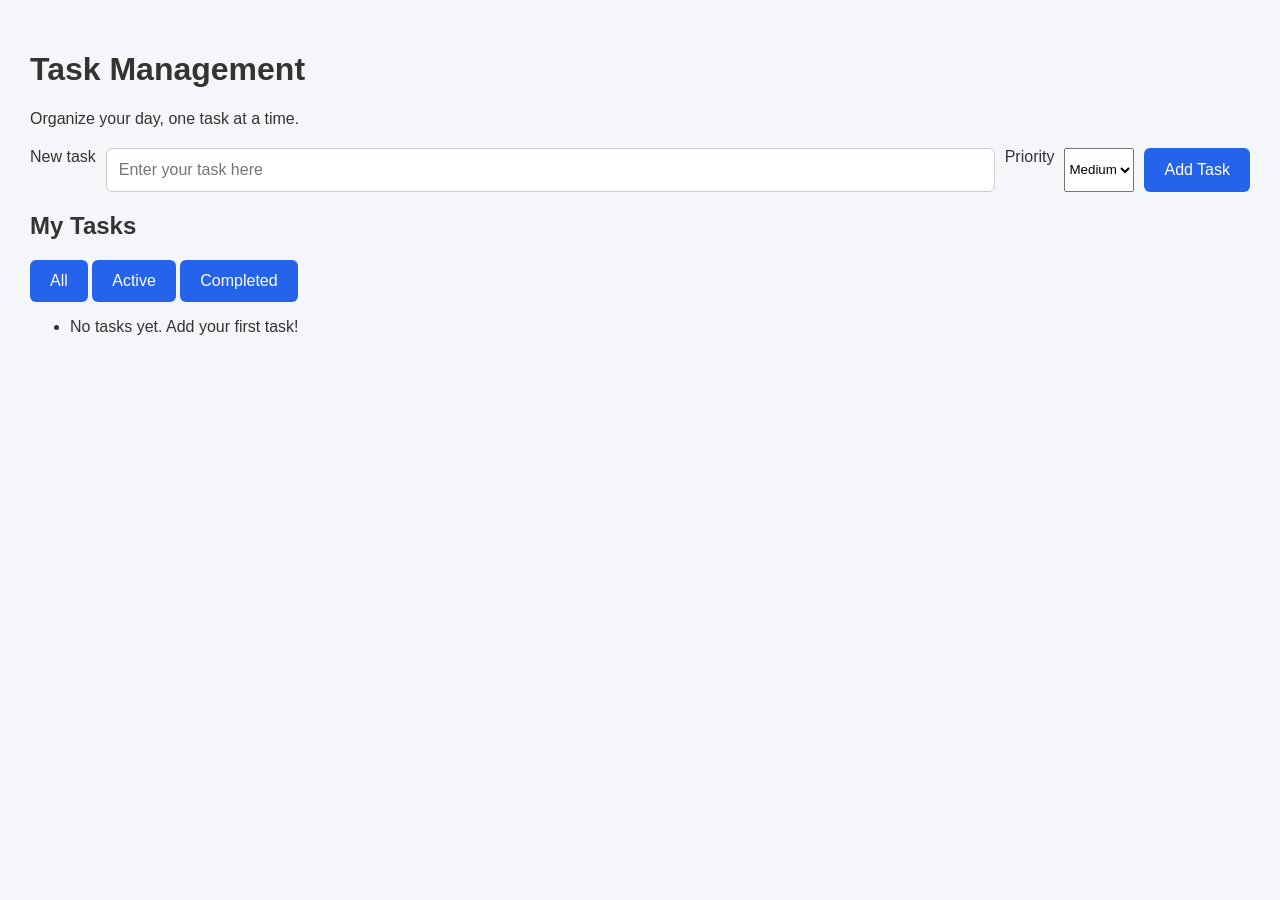
==== index.html @ a102cd03 "add various functionality" ====
<!DOCTYPE html>
<html lang="en">
<head>
    <meta charset="UTF-8">
    <meta name="viewport" content="width=device-width, initial-scale=1.0">

    <title>TaskFlow</title>

    <link rel="stylesheet" href="css/style.css">
</head>
<body>
    <h1>Task Management</h1>
    <p>Organize your day, one task at a time.</p>

    <form>
        <label for="task-input">New task</label>
        <input
            type="text"
            id="task-input"
            placeholder="Enter your task here"
        />
        <label for="task-priority">Priority</label>
    <select id="task-priority">
    <option value="low">Low</option>
    <option value="medium" selected>Medium</option>
    <option value="high">High</option>
    </select>
        <button type="submit">Add Task</button>
    </form>

    <section class="task-section">
        <h2>My Tasks</h2>

        <div id="task-filters">
            <button type="button" data-filter="all">All</button>
            <button type="button" data-filter="active">Active</button>
            <button type="button" data-filter="completed">Completed</button>
        </div>

        <ul id="task-list"></ul>
    </section>

    <script src="js/app.js"></script>
</body>
</html>
---- css/style.css ----
body{
    font-family: Arial, sans-serif;
    background-color: #f4f6f9;
    color: #333;
    margin: 0;
    padding: 30px;
}
form {
  display: flex;
  gap: 10px;
  margin-top: 20px;
}

input {
  padding: 12px;
  font-size: 16px;
  border: 1px solid #ccc;
  border-radius: 6px;
  flex: 1;
}

button {
  padding: 12px 20px;
  background-color: #2563eb;
  color: white;
  border: none;
  border-radius: 6px;
  cursor: pointer;
  font-size: 16px;
}
button:hover {
  background-color: #1d4ed8;
}

.completed {
    text-decoration: line-through;
    color: gray;
}
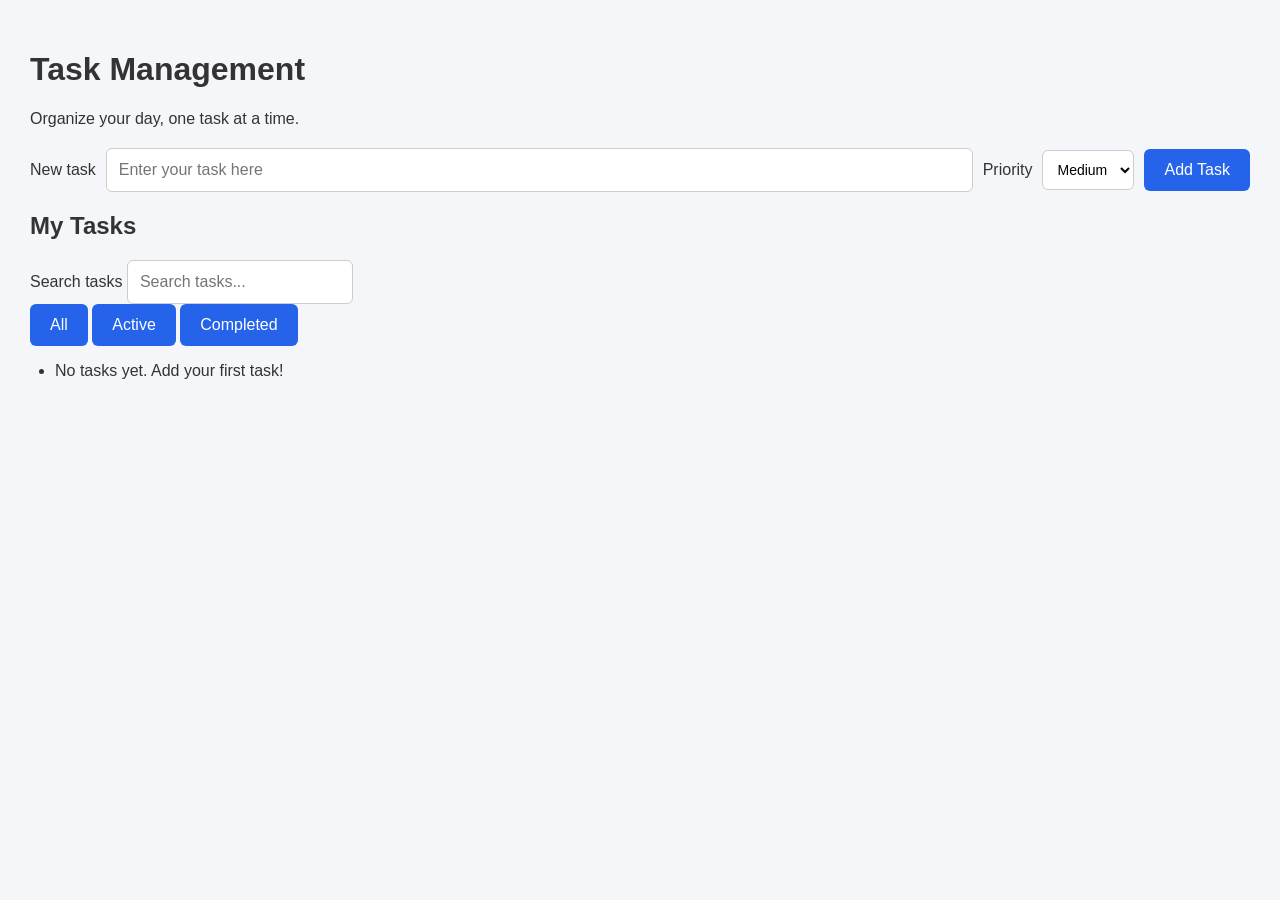
==== commit 1b9aa4f8: "add the search function in Task" ====
--- a/index.html
+++ b/index.html
@@ -30,16 +30,23 @@
     </form>
 
     <section class="task-section">
-        <h2>My Tasks</h2>
+    <h2>My Tasks</h2>
 
-        <div id="task-filters">
-            <button type="button" data-filter="all">All</button>
-            <button type="button" data-filter="active">Active</button>
-            <button type="button" data-filter="completed">Completed</button>
-        </div>
+    <label for="search-input">Search tasks</label>
+    <input
+        type="text"
+        id="search-input"
+        placeholder="Search tasks..."
+    />
 
-        <ul id="task-list"></ul>
-    </section>
+    <div id="task-filters">
+        <button type="button" data-filter="all">All</button>
+        <button type="button" data-filter="active">Active</button>
+        <button type="button" data-filter="completed">Completed</button>
+    </div>
+
+    <ul id="task-list"></ul>
+</section>
 
     <script src="js/app.js"></script>
 </body>
--- a/css/style.css
+++ b/css/style.css
@@ -1,38 +1,150 @@
-body{
+/* General page styling */
+body {
     font-family: Arial, sans-serif;
     background-color: #f4f6f9;
     color: #333;
     margin: 0;
     padding: 30px;
 }
-form {
-  display: flex;
-  gap: 10px;
-  margin-top: 20px;
+
+/* Main task creation form only */
+body > form {
+    display: flex;
+    flex-wrap: wrap;
+    align-items: center;
+    gap: 10px;
+    margin-top: 20px;
 }
 
+/* Input fields */
 input {
-  padding: 12px;
-  font-size: 16px;
-  border: 1px solid #ccc;
-  border-radius: 6px;
-  flex: 1;
+    padding: 12px;
+    font-size: 16px;
+    border: 1px solid #ccc;
+    border-radius: 6px;
 }
 
-button {
-  padding: 12px 20px;
-  background-color: #2563eb;
-  color: white;
-  border: none;
-  border-radius: 6px;
-  cursor: pointer;
-  font-size: 16px;
-}
-button:hover {
-  background-color: #1d4ed8;
+/* Main task input */
+#task-input {
+    flex: 1;
+    min-width: 150px;
 }
 
+/* Dropdowns */
+select {
+    padding: 10px;
+    font-size: 14px;
+    border: 1px solid #ccc;
+    border-radius: 6px;
+    background-color: white;
+}
+
+/* Buttons */
+button {
+    padding: 12px 20px;
+    background-color: #2563eb;
+    color: white;
+    border: none;
+    border-radius: 6px;
+    cursor: pointer;
+    font-size: 16px;
+}
+
+button:hover {
+    background-color: #1d4ed8;
+}
+
+/* Completed tasks */
 .completed {
     text-decoration: line-through;
     color: gray;
+}
+
+/* Task priority labels */
+.priority {
+    display: inline-block;
+    margin: 0 10px;
+    padding: 4px 8px;
+    border-radius: 4px;
+    font-size: 12px;
+    font-weight: bold;
+}
+
+.priority-low {
+    background-color: #dcfce7;
+    color: #166534;
+}
+
+.priority-medium {
+    background-color: #fef3c7;
+    color: #92400e;
+}
+
+.priority-high {
+    background-color: #fee2e2;
+    color: #991b1b;
+}
+
+/* Inline editing form */
+.edit-form {
+    display: flex;
+    flex-wrap: wrap;
+    align-items: center;
+    gap: 10px;
+    margin-top: 12px;
+    padding: 12px;
+    background-color: #f0f4f8;
+    border: 1px solid #dbe2ea;
+    border-radius: 8px;
+    box-sizing: border-box;
+    width: 100%;
+}
+
+/* Editing form input and dropdown */
+.edit-form input,
+.edit-form select {
+    padding: 10px;
+    font-size: 14px;
+    border: 1px solid #ccc;
+    border-radius: 6px;
+    box-sizing: border-box;
+}
+
+/* Editing text field */
+.edit-form input {
+    flex: 1;
+    min-width: 150px;
+}
+
+/* Editing buttons */
+.edit-form button {
+    padding: 10px 14px;
+}
+
+/* Task list */
+#task-list {
+    padding-left: 25px;
+}
+
+#task-list li {
+    margin-bottom: 12px;
+}
+
+/* Small screens */
+@media (max-width: 600px) {
+    body {
+        padding: 16px;
+    }
+
+    body > form {
+        align-items: stretch;
+    }
+
+    .edit-form {
+        align-items: stretch;
+    }
+
+    .edit-form input {
+        min-width: 100%;
+    }
 }
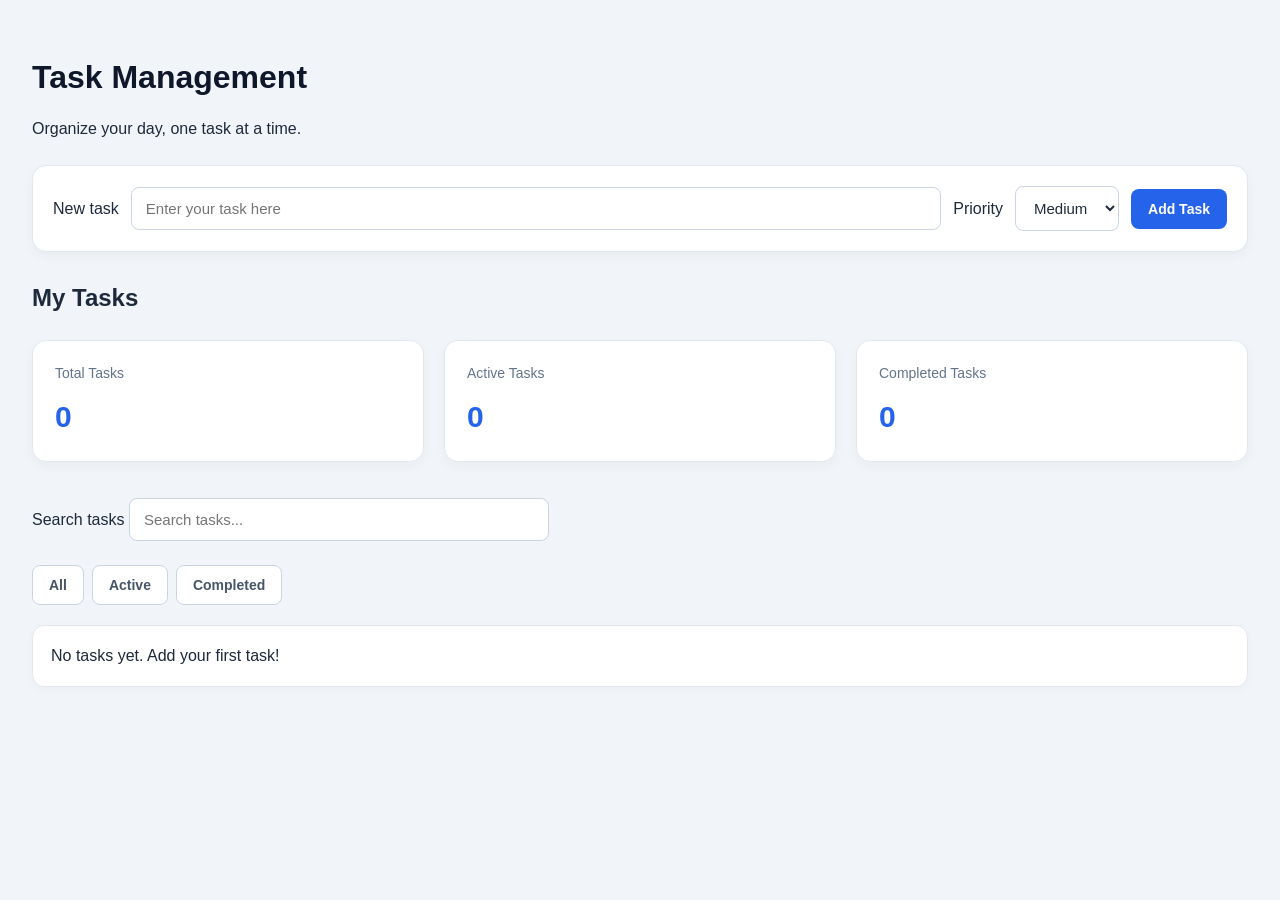
==== commit ddc28db7: "add the all changes 	# Please enter the commit message for your changes. Lines starting" ====
--- a/index.html
+++ b/index.html
@@ -32,6 +32,24 @@
     <section class="task-section">
     <h2>My Tasks</h2>
 
+<div id="task-stats">
+    <div class="stat-card">
+        <h3>Total Tasks</h3>
+        <p id="total-tasks">0</p>
+    </div>
+
+    <div class="stat-card"> 
+        <h3>Active Tasks</h3>
+        <p id="active-tasks">0</p>
+    </div>
+
+    <div class="stat-card">
+        <h3>Completed Tasks</h3>
+        <p id="completed-tasks">0</p>
+    </div>
+
+</div>
+
     <label for="search-input">Search tasks</label>
     <input
         type="text"
--- a/css/style.css
+++ b/css/style.css
@@ -1,73 +1,188 @@
-/* General page styling */
+
+/* =========================
+   1. General Page Styling
+========================= */
+
+* {
+    box-sizing: border-box;
+}
+
 body {
     font-family: Arial, sans-serif;
-    background-color: #f4f6f9;
-    color: #333;
+    background-color: #f1f5f9;
+    color: #1e293b;
     margin: 0;
-    padding: 30px;
-}
-
-/* Main task creation form only */
+    padding: 32px;
+    line-height: 1.5;
+}
+
+/* =========================
+   2. Task Creation Form
+========================= */
+
 body > form {
     display: flex;
     flex-wrap: wrap;
     align-items: center;
-    gap: 10px;
-    margin-top: 20px;
-}
-
-/* Input fields */
-input {
-    padding: 12px;
-    font-size: 16px;
-    border: 1px solid #ccc;
-    border-radius: 6px;
-}
-
-/* Main task input */
+    gap: 12px;
+    margin-top: 24px;
+    padding: 20px;
+    background-color: white;
+    border: 1px solid #e2e8f0;
+    border-radius: 14px;
+    box-shadow: 0 4px 12px rgba(15, 23, 42, 0.04);
+}
+
+/* =========================
+   3. Inputs and Dropdowns
+========================= */
+
+input,
+select {
+    font-family: inherit;
+    font-size: 15px;
+    padding: 12px 14px;
+    border: 1px solid #cbd5e1;
+    border-radius: 8px;
+    background-color: white;
+    color: #1e293b;
+    transition: border-color 0.2s, box-shadow 0.2s;
+}
+
+input:focus,
+select:focus {
+    outline: none;
+    border-color: #3b82f6;
+    box-shadow: 0 0 0 3px rgba(59, 130, 246, 0.12);
+}
+
 #task-input {
     flex: 1;
     min-width: 150px;
 }
 
-/* Dropdowns */
-select {
-    padding: 10px;
+/* Search field */
+
+#search-input {
+    width: 100%;
+    max-width: 420px;
+    margin: 12px 0;
+}
+
+/* =========================
+   4. Buttons
+========================= */
+
+button {
+    font-family: inherit;
     font-size: 14px;
-    border: 1px solid #ccc;
-    border-radius: 6px;
-    background-color: white;
-}
-
-/* Buttons */
-button {
-    padding: 12px 20px;
+    font-weight: 600;
+    padding: 11px 16px;
     background-color: #2563eb;
     color: white;
-    border: none;
-    border-radius: 6px;
+    border: 1px solid transparent;
+    border-radius: 8px;
     cursor: pointer;
-    font-size: 16px;
+    transition: background-color 0.2s, transform 0.2s;
 }
 
 button:hover {
     background-color: #1d4ed8;
 }
 
+button:active {
+    transform: translateY(1px);
+}
+
+button:focus-visible {
+    outline: 3px solid #93c5fd;
+    outline-offset: 2px;
+}
+
+/* =========================
+   5. Statistics Dashboard
+========================= */
+
+#task-stats {
+    display: grid;
+    grid-template-columns: repeat(3, minmax(0, 1fr));
+    gap: 20px;
+    margin: 24px 0;
+}
+
+.stat-card {
+    background-color: white;
+    padding: 22px;
+    border: 1px solid #e2e8f0;
+    border-radius: 14px;
+    box-shadow: 0 4px 12px rgba(15, 23, 42, 0.04);
+    transition: transform 0.2s, box-shadow 0.2s;
+}
+
+.stat-card:hover {
+    transform: translateY(-2px);
+    box-shadow: 0 8px 20px rgba(15, 23, 42, 0.07);
+}
+
+.stat-card h3 {
+    font-size: 14px;
+    font-weight: 500;
+    color: #64748b;
+    margin: 0 0 10px;
+}
+
+.stat-card p {
+    font-size: 30px;
+    font-weight: 700;
+    color: #2563eb;
+    margin: 0;
+}
+
+/* =========================
+   6. Task List and Cards
+========================= */
+
+#task-list {
+    list-style: none;
+    padding: 0;
+    margin: 20px 0;
+}
+
+#task-list li {
+    background-color: white;
+    padding: 18px;
+    margin-bottom: 12px;
+    border: 1px solid #e2e8f0;
+    border-radius: 12px;
+    box-shadow: 0 2px 8px rgba(15, 23, 42, 0.03);
+    overflow-wrap: anywhere;
+    transition: border-color 0.2s, box-shadow 0.2s;
+}
+
+#task-list li:hover {
+    border-color: #cbd5e1;
+    box-shadow: 0 4px 12px rgba(15, 23, 42, 0.06);
+}
+
 /* Completed tasks */
+
 .completed {
     text-decoration: line-through;
-    color: gray;
-}
-
-/* Task priority labels */
+    color: #94a3b8;
+}
+
+/* =========================
+   7. Priority Badges
+========================= */
+
 .priority {
     display: inline-block;
-    margin: 0 10px;
-    padding: 4px 8px;
-    border-radius: 4px;
+    margin: 0 8px;
+    padding: 4px 10px;
+    border-radius: 6px;
     font-size: 12px;
-    font-weight: bold;
+    font-weight: 700;
+    vertical-align: middle;
 }
 
 .priority-low {
@@ -85,59 +200,136 @@
     color: #991b1b;
 }
 
-/* Inline editing form */
+/* =========================
+   8. Task Filters
+========================= */
+
+#task-filters {
+    display: flex;
+    flex-wrap: wrap;
+    gap: 8px;
+    margin: 12px 0;
+}
+
+#task-filters button {
+    background-color: white;
+    color: #475569;
+    border-color: #cbd5e1;
+}
+
+#task-filters button:hover {
+    background-color: #eff6ff;
+    color: #1d4ed8;
+    border-color: #93c5fd;
+}
+
+/* =========================
+   9. Inline Edit Form
+========================= */
+
 .edit-form {
     display: flex;
     flex-wrap: wrap;
     align-items: center;
     gap: 10px;
-    margin-top: 12px;
-    padding: 12px;
-    background-color: #f0f4f8;
-    border: 1px solid #dbe2ea;
-    border-radius: 8px;
-    box-sizing: border-box;
     width: 100%;
-}
-
-/* Editing form input and dropdown */
-.edit-form input,
-.edit-form select {
-    padding: 10px;
-    font-size: 14px;
-    border: 1px solid #ccc;
-    border-radius: 6px;
-    box-sizing: border-box;
-}
-
-/* Editing text field */
+    margin-top: 14px;
+    padding: 14px;
+    background-color: #f8fafc;
+    border: 1px solid #e2e8f0;
+    border-radius: 10px;
+}
+
 .edit-form input {
     flex: 1;
     min-width: 150px;
 }
 
-/* Editing buttons */
+.edit-form input,
+.edit-form select {
+    font-size: 14px;
+}
+
 .edit-form button {
     padding: 10px 14px;
 }
 
-/* Task list */
-#task-list {
-    padding-left: 25px;
-}
-
+/* Center the main dashboard content */
+body {
+    max-width: 1440px;
+    margin: 0 auto;
+}
+
+/* Improve section spacing */
+h1 {
+    margin-bottom: 8px;
+    color: #0f172a;
+}
+
+h2 {
+    margin-top: 28px;
+    margin-bottom: 16px;
+    color: #1e293b;
+}
+
+/* Improve spacing inside each task card */
 #task-list li {
-    margin-bottom: 12px;
-}
-
-/* Small screens */
-@media (max-width: 600px) {
+    display: flex;
+    flex-wrap: wrap;
+    align-items: center;
+    gap: 10px;
+}
+
+/* Keep task text readable */
+#task-list li .completed {
+    color: #94a3b8;
+}
+
+/* Separate action buttons */
+#task-list li button {
+    margin-left: 4px;
+}
+
+/* Make buttons more compact inside task cards */
+#task-list li button {
+    padding: 9px 14px;
+    font-size: 13px;
+}
+
+/* =========================
+   10. Responsive Layout
+========================= */
+
+@media (max-width: 700px) {
     body {
+        padding: 20px;
+    }
+
+    #task-stats {
+        grid-template-columns: 1fr;
+        gap: 12px;
+    }
+
+    body > form {
         padding: 16px;
     }
 
-    body > form {
-        align-items: stretch;
+    #task-input {
+        min-width: 100%;
+    }
+
+    #search-input {
+        max-width: 100%;
+    }
+}
+
+@media (max-width: 450px) {
+    body {
+        padding: 12px;
+    }
+
+    #task-list li {
+        padding: 14px;
     }
 
     .edit-form {
@@ -147,4 +339,4 @@
     .edit-form input {
         min-width: 100%;
     }
-}+}
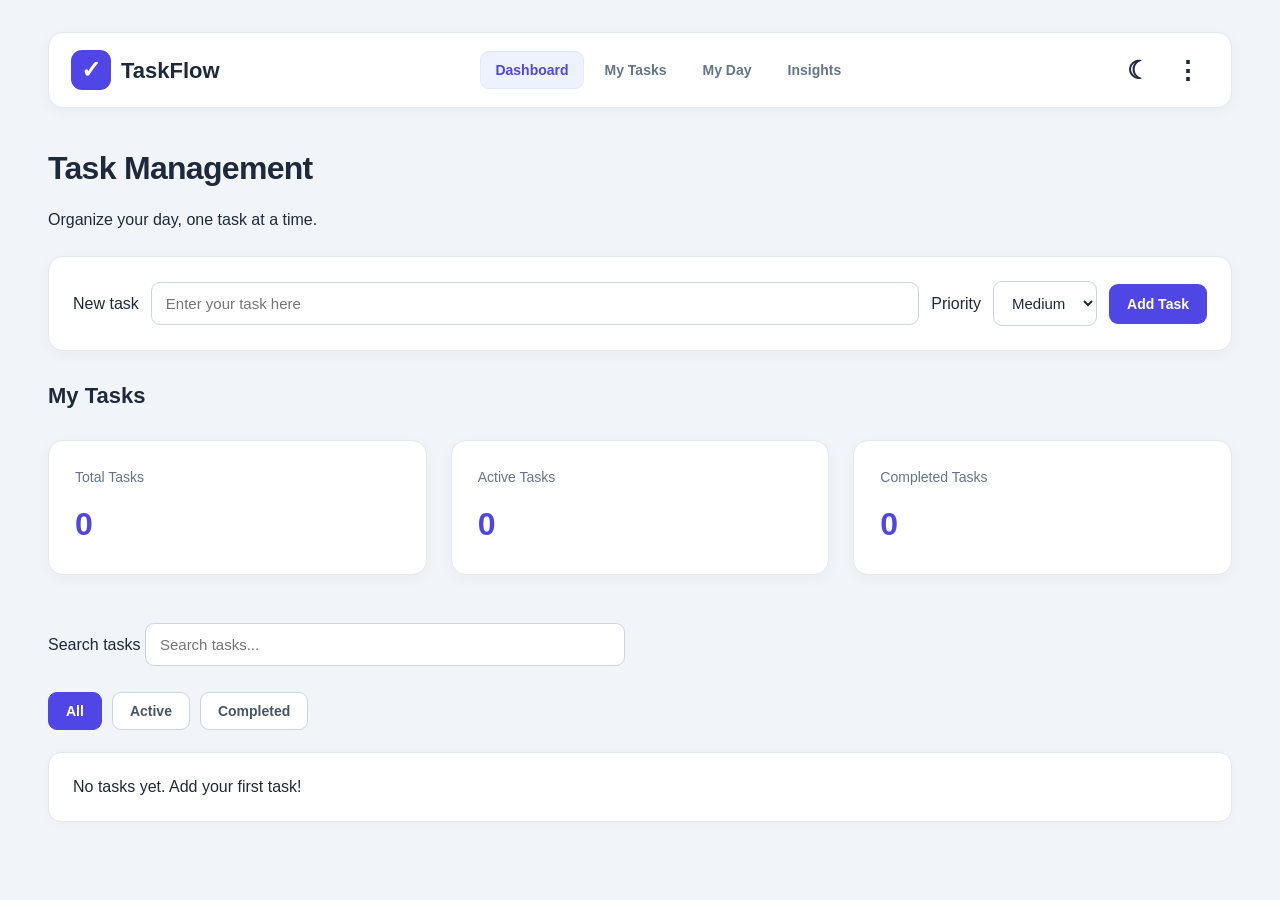
==== commit 17105532: "add nevbar functionality" ====
--- a/index.html
+++ b/index.html
@@ -10,6 +10,84 @@
     <link rel="stylesheet" href="css/style.css">
 </head>
 <body>
+<!-- Top Navigation -->
+<nav class="top-nav">
+    <a href="#" class="brand">
+        <span class="brand-icon">✓</span>
+        <span>TaskFlow</span>
+    </a>
+
+    <div class="nav-links">
+        <button class="nav-link active" data-view="dashboard">
+            Dashboard
+        </button>
+
+        <button class="nav-link" data-view="tasks">
+            My Tasks
+        </button>
+
+        <button class="nav-link" data-view="my-day">
+            My Day
+        </button>
+
+        <button class="nav-link" data-view="insights">
+            Insights
+        </button>
+    </div>
+
+    <div class="nav-actions">
+        <button
+            type="button"
+            id="theme-toggle"
+            class="icon-button"
+            aria-label="Toggle dark mode"
+            title="Toggle appearance"
+        >☾</button>
+
+        <div class="menu-container">
+            <button
+                type="button"
+                id="menu-toggle"
+                class="icon-button"
+                aria-label="Open menu"
+                aria-expanded="false"
+                aria-controls="more-menu"
+            >⋮</button>
+
+            <div id="more-menu" class="dropdown-menu" hidden>
+                <button type="button" id="export-tasks">
+                    <span>↗</span> Export tasks
+                </button>
+
+                <button type="button" id="import-trigger">
+                    <span>↙</span> Import tasks
+                </button>
+
+                <div class="menu-divider"></div>
+
+                <button type="button" id="settings-trigger">
+                    <span>⚙</span> Settings
+                </button>
+
+                <button
+                    type="button"
+                    id="clear-tasks"
+                    class="danger-action"
+                >
+                    <span>⌫</span> Clear all tasks
+                </button>
+            </div>
+        </div>
+    </div>
+
+    <input
+        type="file"
+        id="import-file"
+        accept=".json,application/json"
+        hidden
+    >
+</nav>
+
     <h1>Task Management</h1>
     <p>Organize your day, one task at a time.</p>
 
--- a/css/style.css
+++ b/css/style.css
@@ -7,17 +7,207 @@
     box-sizing: border-box;
 }
 
+:root {
+    --primary: #4f46e5;
+    --primary-hover: #4338ca;
+    --primary-light: #eef2ff;
+    --background: #f1f5f9;
+    --surface: #ffffff;
+    --text: #1e293b;
+    --text-secondary: #64748b;
+    --border: #e2e8f0;
+    --shadow: 0 4px 14px rgba(15, 23, 42, 0.04);
+}
+
 body {
+    width: 100%;
+    max-width: 1600px;
+    min-height: 100vh;
+    margin: 0 auto;
+    padding: 32px 48px;
     font-family: Arial, sans-serif;
-    background-color: #f1f5f9;
-    color: #1e293b;
-    margin: 0;
-    padding: 32px;
+    background-color: var(--background);
+    color: var(--text);
     line-height: 1.5;
-}
-
-/* =========================
-   2. Task Creation Form
+    transition: background-color 0.2s, color 0.2s;
+}
+
+h1 {
+    margin: 0 0 8px;
+    color: var(--text);
+    font-size: 32px;
+    letter-spacing: -0.7px;
+}
+
+h2 {
+    margin: 28px 0 16px;
+    color: var(--text);
+    font-size: 22px;
+}
+
+/* =========================
+   2. TaskFlow Navigation
+========================= */
+
+.top-nav {
+    display: flex;
+    align-items: center;
+    justify-content: space-between;
+    flex-wrap: wrap;
+    gap: 20px;
+    width: 100%;
+    min-height: 76px;
+    padding: 14px 22px;
+    margin-bottom: 36px;
+    background: var(--surface);
+    border: 1px solid var(--border);
+    border-radius: 15px;
+    box-shadow: var(--shadow);
+}
+
+.brand {
+    display: flex;
+    align-items: center;
+    gap: 10px;
+    color: var(--text);
+    font-size: 22px;
+    font-weight: 750;
+    text-decoration: none;
+    white-space: nowrap;
+}
+
+.brand-icon {
+    display: grid;
+    place-items: center;
+    width: 40px;
+    height: 40px;
+    color: white;
+    background: var(--primary);
+    border-radius: 11px;
+    font-size: 24px;
+}
+
+.nav-links {
+    display: flex;
+    align-items: center;
+    flex-wrap: wrap;
+    gap: 6px;
+}
+
+.nav-links .nav-link {
+    padding: 10px 14px;
+    color: var(--text-secondary);
+    background: transparent;
+    border: 1px solid transparent;
+    border-radius: 9px;
+    font-size: 14px;
+    font-weight: 600;
+    white-space: nowrap;
+}
+
+.nav-links .nav-link:hover {
+    color: var(--primary);
+    background: var(--primary-light);
+}
+
+.nav-links .nav-link.active {
+    color: var(--primary);
+    background: var(--primary-light);
+    border-color: #e0e7ff;
+}
+
+.nav-actions {
+    display: flex;
+    align-items: center;
+    gap: 8px;
+}
+
+.icon-button {
+    display: grid;
+    place-items: center;
+    width: 42px;
+    height: 42px;
+    padding: 0;
+    color: var(--text);
+    background: transparent;
+    border: 1px solid transparent;
+    border-radius: 10px;
+    font-size: 25px;
+}
+
+.icon-button:hover {
+    color: var(--primary);
+    background: var(--primary-light);
+    border-color: var(--border);
+}
+
+/* =========================
+   3. Three-Dot Dropdown Menu
+========================= */
+
+.menu-container {
+    position: relative;
+}
+
+.dropdown-menu {
+    position: absolute;
+    z-index: 1000;
+    top: calc(100% + 10px);
+    right: 0;
+    width: 230px;
+    padding: 8px;
+    background: var(--surface);
+    border: 1px solid var(--border);
+    border-radius: 12px;
+    box-shadow: 0 12px 30px rgba(15, 23, 42, 0.13);
+}
+
+.dropdown-menu[hidden] {
+    display: none;
+}
+
+.dropdown-menu button {
+    display: flex;
+    align-items: center;
+    gap: 11px;
+    width: 100%;
+    padding: 11px 12px;
+    color: var(--text);
+    background: transparent;
+    border: none;
+    border-radius: 8px;
+    text-align: left;
+    font-size: 14px;
+    font-weight: 500;
+}
+
+.dropdown-menu button:hover {
+    color: var(--primary);
+    background: var(--primary-light);
+}
+
+.dropdown-menu button span {
+    width: 20px;
+    text-align: center;
+    font-size: 17px;
+}
+
+.dropdown-menu .menu-divider {
+    height: 1px;
+    margin: 6px 4px;
+    background: var(--border);
+}
+
+.dropdown-menu button.danger-action {
+    color: #dc2626;
+}
+
+.dropdown-menu button.danger-action:hover {
+    background: #fef2f2;
+}
+
+/* =========================
+   4. Task Creation Form
 ========================= */
 
 body > form {
@@ -25,16 +215,22 @@
     flex-wrap: wrap;
     align-items: center;
     gap: 12px;
+    width: 100%;
     margin-top: 24px;
-    padding: 20px;
-    background-color: white;
-    border: 1px solid #e2e8f0;
-    border-radius: 14px;
-    box-shadow: 0 4px 12px rgba(15, 23, 42, 0.04);
-}
-
-/* =========================
-   3. Inputs and Dropdowns
+    padding: 24px;
+    background: var(--surface);
+    border: 1px solid var(--border);
+    border-radius: 15px;
+    box-shadow: var(--shadow);
+}
+
+#task-input {
+    flex: 1;
+    min-width: 150px;
+}
+
+/* =========================
+   5. Inputs and Dropdowns
 ========================= */
 
 input,
@@ -43,51 +239,44 @@
     font-size: 15px;
     padding: 12px 14px;
     border: 1px solid #cbd5e1;
-    border-radius: 8px;
-    background-color: white;
-    color: #1e293b;
+    border-radius: 9px;
+    background: var(--surface);
+    color: var(--text);
     transition: border-color 0.2s, box-shadow 0.2s;
 }
 
 input:focus,
 select:focus {
     outline: none;
-    border-color: #3b82f6;
-    box-shadow: 0 0 0 3px rgba(59, 130, 246, 0.12);
-}
-
-#task-input {
-    flex: 1;
-    min-width: 150px;
-}
-
-/* Search field */
+    border-color: #6366f1;
+    box-shadow: 0 0 0 3px rgba(79, 70, 229, 0.12);
+}
 
 #search-input {
     width: 100%;
-    max-width: 420px;
+    max-width: 480px;
     margin: 12px 0;
 }
 
 /* =========================
-   4. Buttons
+   6. Buttons
 ========================= */
 
 button {
     font-family: inherit;
     font-size: 14px;
     font-weight: 600;
-    padding: 11px 16px;
-    background-color: #2563eb;
+    padding: 11px 17px;
+    background: var(--primary);
     color: white;
     border: 1px solid transparent;
-    border-radius: 8px;
+    border-radius: 9px;
     cursor: pointer;
     transition: background-color 0.2s, transform 0.2s;
 }
 
 button:hover {
-    background-color: #1d4ed8;
+    background: var(--primary-hover);
 }
 
 button:active {
@@ -95,65 +284,72 @@
 }
 
 button:focus-visible {
-    outline: 3px solid #93c5fd;
+    outline: 3px solid #a5b4fc;
     outline-offset: 2px;
 }
 
 /* =========================
-   5. Statistics Dashboard
+   7. Statistics Dashboard
 ========================= */
 
 #task-stats {
     display: grid;
     grid-template-columns: repeat(3, minmax(0, 1fr));
-    gap: 20px;
-    margin: 24px 0;
+    gap: 24px;
+    margin: 28px 0 36px;
 }
 
 .stat-card {
-    background-color: white;
-    padding: 22px;
-    border: 1px solid #e2e8f0;
-    border-radius: 14px;
-    box-shadow: 0 4px 12px rgba(15, 23, 42, 0.04);
+    min-height: 125px;
+    padding: 26px;
+    background: var(--surface);
+    border: 1px solid var(--border);
+    border-radius: 15px;
+    box-shadow: var(--shadow);
     transition: transform 0.2s, box-shadow 0.2s;
 }
 
 .stat-card:hover {
-    transform: translateY(-2px);
-    box-shadow: 0 8px 20px rgba(15, 23, 42, 0.07);
+    transform: translateY(-3px);
+    box-shadow: 0 9px 24px rgba(15, 23, 42, 0.07);
 }
 
 .stat-card h3 {
+    margin: 0 0 12px;
+    color: var(--text-secondary);
     font-size: 14px;
     font-weight: 500;
-    color: #64748b;
-    margin: 0 0 10px;
 }
 
 .stat-card p {
-    font-size: 30px;
+    margin: 0;
+    color: var(--primary);
+    font-size: 32px;
     font-weight: 700;
-    color: #2563eb;
-    margin: 0;
-}
-
-/* =========================
-   6. Task List and Cards
+}
+
+/* =========================
+   8. Task List and Cards
 ========================= */
 
 #task-list {
+    display: flex;
+    flex-direction: column;
+    gap: 14px;
     list-style: none;
     padding: 0;
-    margin: 20px 0;
+    margin: 22px 0;
 }
 
 #task-list li {
-    background-color: white;
-    padding: 18px;
-    margin-bottom: 12px;
-    border: 1px solid #e2e8f0;
-    border-radius: 12px;
+    display: flex;
+    flex-wrap: wrap;
+    align-items: center;
+    gap: 12px;
+    padding: 22px 24px;
+    background: var(--surface);
+    border: 1px solid var(--border);
+    border-radius: 13px;
     box-shadow: 0 2px 8px rgba(15, 23, 42, 0.03);
     overflow-wrap: anywhere;
     transition: border-color 0.2s, box-shadow 0.2s;
@@ -161,70 +357,89 @@
 
 #task-list li:hover {
     border-color: #cbd5e1;
-    box-shadow: 0 4px 12px rgba(15, 23, 42, 0.06);
-}
-
-/* Completed tasks */
-
-.completed {
+    box-shadow: 0 5px 15px rgba(15, 23, 42, 0.06);
+}
+
+#task-list li span:not(.priority) {
+    flex: 1;
+    min-width: 120px;
+    overflow-wrap: anywhere;
+}
+
+.completed,
+#task-list li .completed {
+    color: #94a3b8;
     text-decoration: line-through;
-    color: #94a3b8;
-}
-
-/* =========================
-   7. Priority Badges
+}
+
+#task-list li button {
+    margin-left: 4px;
+    padding: 9px 14px;
+    font-size: 13px;
+}
+
+/* =========================
+   9. Priority Badges
 ========================= */
 
 .priority {
     display: inline-block;
     margin: 0 8px;
-    padding: 4px 10px;
-    border-radius: 6px;
+    padding: 5px 10px;
+    border-radius: 7px;
     font-size: 12px;
     font-weight: 700;
     vertical-align: middle;
+    white-space: nowrap;
 }
 
 .priority-low {
-    background-color: #dcfce7;
     color: #166534;
+    background: #dcfce7;
 }
 
 .priority-medium {
-    background-color: #fef3c7;
     color: #92400e;
+    background: #fef3c7;
 }
 
 .priority-high {
-    background-color: #fee2e2;
     color: #991b1b;
-}
-
-/* =========================
-   8. Task Filters
+    background: #fee2e2;
+}
+
+/* =========================
+   10. Task Filters
 ========================= */
 
 #task-filters {
     display: flex;
     flex-wrap: wrap;
-    gap: 8px;
-    margin: 12px 0;
+    gap: 10px;
+    margin: 14px 0 18px;
 }
 
 #task-filters button {
-    background-color: white;
+    padding: 10px 17px;
     color: #475569;
+    background: var(--surface);
     border-color: #cbd5e1;
 }
 
 #task-filters button:hover {
-    background-color: #eff6ff;
-    color: #1d4ed8;
-    border-color: #93c5fd;
-}
-
-/* =========================
-   9. Inline Edit Form
+    color: var(--primary);
+    background: var(--primary-light);
+    border-color: #c7d2fe;
+}
+
+#task-filters button.active {
+    color: white;
+    background: var(--primary);
+    border-color: var(--primary);
+}
+
+/* =========================
+   11. Inline Edit Form
 ========================= */
 
 .edit-form {
@@ -234,9 +449,9 @@
     gap: 10px;
     width: 100%;
     margin-top: 14px;
-    padding: 14px;
-    background-color: #f8fafc;
-    border: 1px solid #e2e8f0;
+    padding: 16px;
+    background: var(--background);
+    border: 1px solid var(--border);
     border-radius: 10px;
 }
 
@@ -254,60 +469,123 @@
     padding: 10px 14px;
 }
 
-/* Center the main dashboard content */
-body {
-    max-width: 1440px;
-    margin: 0 auto;
-}
-
-/* Improve section spacing */
-h1 {
-    margin-bottom: 8px;
-    color: #0f172a;
-}
-
-h2 {
-    margin-top: 28px;
-    margin-bottom: 16px;
-    color: #1e293b;
-}
-
-/* Improve spacing inside each task card */
-#task-list li {
-    display: flex;
-    flex-wrap: wrap;
-    align-items: center;
-    gap: 10px;
-}
-
-/* Keep task text readable */
-#task-list li .completed {
-    color: #94a3b8;
-}
-
-/* Separate action buttons */
-#task-list li button {
-    margin-left: 4px;
-}
-
-/* Make buttons more compact inside task cards */
-#task-list li button {
-    padding: 9px 14px;
-    font-size: 13px;
-}
-
-/* =========================
-   10. Responsive Layout
-========================= */
+/* =========================
+   12. Dark Theme
+========================= */
+
+body.dark-theme {
+    --background: #0f172a;
+    --surface: #1e293b;
+    --text: #f1f5f9;
+    --text-secondary: #94a3b8;
+    --border: #334155;
+    --primary-light: #312e81;
+
+    color: var(--text);
+    background: var(--background);
+}
+
+body.dark-theme input,
+body.dark-theme select {
+    color: var(--text);
+    background: var(--surface);
+    border-color: var(--border);
+}
+
+body.dark-theme .edit-form {
+    background: #172033;
+}
+
+body.dark-theme #task-filters button {
+    color: var(--text);
+    background: var(--surface);
+    border-color: var(--border);
+}
+
+body.dark-theme #task-filters button.active {
+    color: white;
+    background: var(--primary);
+    border-color: var(--primary);
+}
+
+body.dark-theme .nav-links .nav-link.active {
+    color: #c7d2fe;
+    border-color: var(--border);
+}
+
+body.dark-theme .dropdown-menu button:hover {
+    background: #334155;
+}
+
+body.dark-theme .dropdown-menu button.danger-action:hover {
+    background: #451a1a;
+}
+
+/* =========================
+   13. Responsive Layout
+========================= */
+
+@media (min-width: 1400px) {
+    body {
+        padding-left: 64px;
+        padding-right: 64px;
+    }
+}
+
+@media (max-width: 1000px) {
+    body {
+        padding: 28px;
+    }
+
+    .top-nav {
+        gap: 12px;
+    }
+
+    .nav-links {
+        gap: 2px;
+    }
+
+    .nav-links .nav-link {
+        padding: 9px 10px;
+    }
+
+    #task-stats {
+        gap: 16px;
+    }
+}
+
+@media (max-width: 850px) {
+    .top-nav {
+        flex-wrap: wrap;
+    }
+
+    .nav-links {
+        order: 3;
+        justify-content: flex-start;
+        width: 100%;
+        padding-top: 10px;
+        border-top: 1px solid var(--border);
+    }
+}
 
 @media (max-width: 700px) {
     body {
         padding: 20px;
     }
 
+    h1 {
+        font-size: 28px;
+    }
+
     #task-stats {
         grid-template-columns: 1fr;
         gap: 12px;
+        margin-bottom: 28px;
+    }
+
+    .stat-card {
+        min-height: auto;
+        padding: 20px;
     }
 
     body > form {
@@ -328,10 +606,36 @@
         padding: 12px;
     }
 
+    h1 {
+        font-size: 25px;
+    }
+
+    .top-nav {
+        padding: 12px;
+        margin-bottom: 26px;
+    }
+
+    .brand {
+        font-size: 19px;
+    }
+
+    .nav-links {
+        display: grid;
+        grid-template-columns: repeat(2, minmax(0, 1fr));
+    }
+
+    .nav-links .nav-link {
+        width: 100%;
+    }
+
     #task-list li {
         padding: 14px;
     }
 
+    #task-list li button {
+        margin-left: 0;
+    }
+
     .edit-form {
         align-items: stretch;
     }
@@ -339,4 +643,8 @@
     .edit-form input {
         min-width: 100%;
     }
-}
+
+    .dropdown-menu {
+        width: 210px;
+    }
+}
